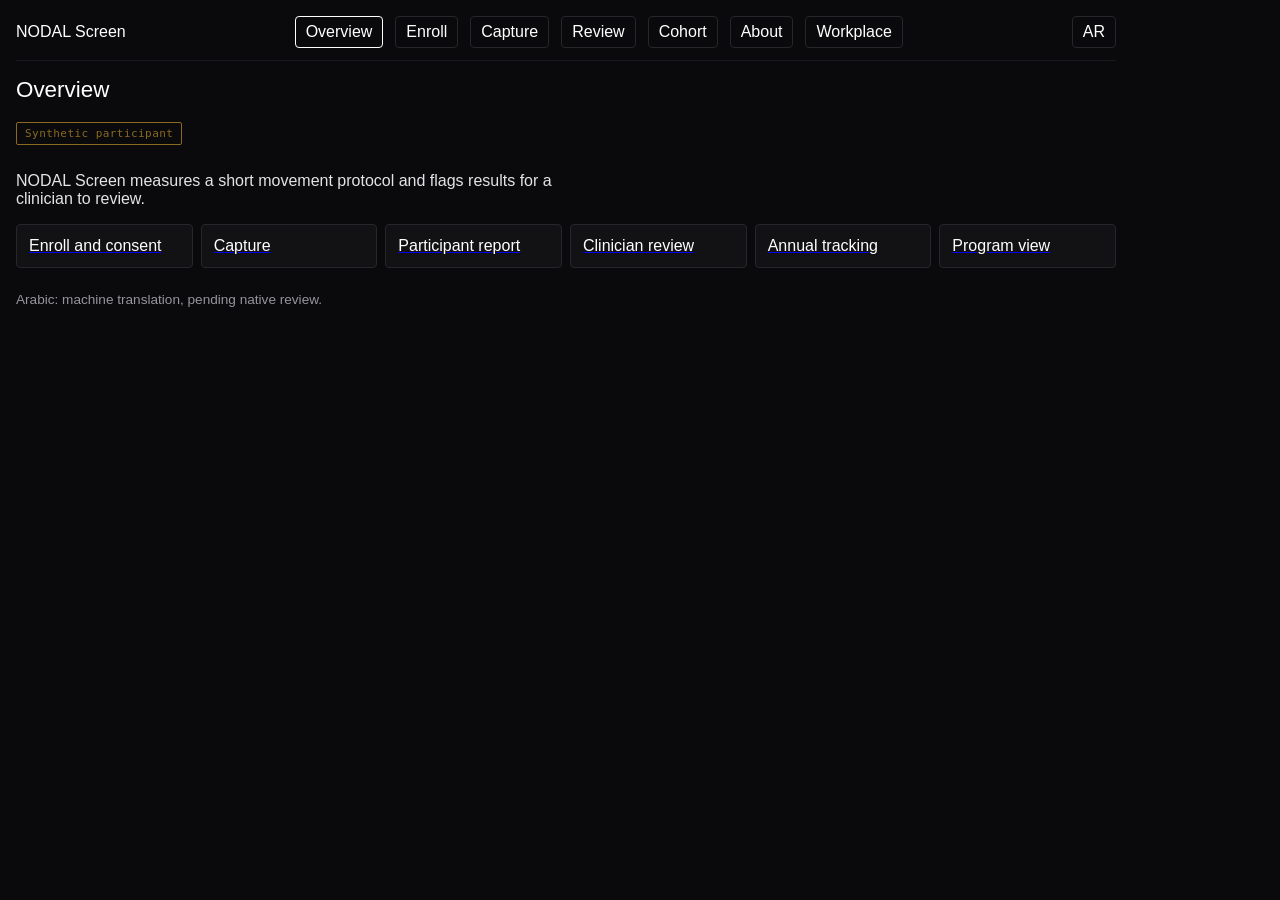
==== web/index.html @ 5b96d71e "Add the screen shell, sample sessions, and the local verify script. The shell is a static page with " ====
<!doctype html>
<html lang="en" dir="ltr" data-theme="dark">
<head>
<meta charset="utf-8">
<meta name="viewport" content="width=device-width, initial-scale=1">
<title>NODAL Screen</title>
<link rel="icon" href="data:,">
<link rel="stylesheet" href="ds/tokens.css">
<link rel="stylesheet" href="app.css">
</head>
<body>
<header class="top">
  <div class="brand" data-i18n="product"></div>
  <nav class="nav" id="nav"></nav>
  <button id="lang" type="button"></button>
</header>
<main id="view"></main>
<p class="note" data-i18n="footer.note"></p>
<script type="module" src="app.js"></script>
</body>
</html>
---- web/ds/tokens.css ----
/* NODAL Design System tokens, copied from web/report.html. */
:root{
  --n-0:#ffffff;--n-25:#fbfbfc;--n-50:#f6f6f7;--n-100:#eeeef0;--n-150:#e4e4e7;--n-200:#d6d6da;
  --n-300:#b9b9bf;--n-400:#95959c;--n-500:#71717a;--n-600:#52525a;--n-700:#3a3a41;--n-800:#26262b;
  --n-850:#1b1b1f;--n-900:#121215;--n-950:#0a0a0c;--n-1000:#000000;
  --live:#c8352b;--ready:#2f6f4f;--alpha:#8a6a1f;--info:#3b5a7a;
  --font-display:"Space Grotesk","Helvetica Neue",Arial,sans-serif;
  --font-mono:"IBM Plex Mono",ui-monospace,"SF Mono",Menlo,monospace;
  --ease:cubic-bezier(.2,0,.2,1);
  --bg:var(--n-0);--card:var(--n-0);--inset:var(--n-50);--text:var(--n-950);--body:var(--n-800);
  --muted:var(--n-500);--faint:var(--n-400);--rule:var(--n-100);--border:var(--n-200);--strong:var(--n-400);
  --bone:var(--n-950);--bone-2:var(--n-400);
}
[data-theme="dark"]{
  --bg:var(--n-950);--card:var(--n-900);--inset:var(--n-1000);--text:var(--n-0);--body:var(--n-150);
  --muted:var(--n-400);--faint:var(--n-500);--rule:var(--n-850);--border:var(--n-800);--strong:var(--n-600);
  --bone:var(--n-0);--bone-2:var(--n-500);
}
---- web/app.css ----
html, body {
  margin: 0;
  background: var(--bg);
  color: var(--body);
  font-family: var(--font-display);
  min-height: 100%;
}
body {
  padding: 16px;
  max-width: 1100px;
}
.top, .nav, .row, .meta {
  display: flex;
  flex-wrap: wrap;
  align-items: center;
  gap: 8px 12px;
}
.top {
  justify-content: space-between;
  padding-block-end: 12px;
  border-block-end: 1px solid var(--rule);
  margin-block-end: 16px;
}
.brand {
  color: var(--text);
  font-weight: 500;
}
.nav a, button, .text-link {
  color: var(--text);
  font: inherit;
  background: transparent;
  border: 1px solid var(--border);
  border-radius: 4px;
  padding: 6px 10px;
  text-decoration: none;
}
button { cursor: pointer; }
.nav a[aria-current="page"] { border-color: var(--text); }
.lead { color: var(--body); max-width: 62ch; }
.cards {
  display: grid;
  grid-template-columns: repeat(auto-fit, minmax(140px, 1fr));
  gap: 8px;
  margin-block-start: 16px;
}
.card, .panel {
  background: var(--card);
  border: 1px solid var(--border);
  border-radius: 4px;
  padding: 12px;
  min-width: 0;
}
.card strong, h1, h2 { color: var(--text); font-weight: 500; }
h1 { font-size: 1.4rem; margin: 0 0 8px; }
h2 { font-size: 1rem; margin: 16px 0 8px; }
.badge {
  display: inline-block;
  border: 1px solid var(--alpha);
  color: var(--alpha);
  border-radius: 2px;
  padding: 4px 8px;
  font-family: var(--font-mono);
  font-size: 11px;
  letter-spacing: 0.04em;
}
table {
  width: 100%;
  border-collapse: collapse;
  font-size: 0.92rem;
}
th, td {
  text-align: start;
  padding: 6px 8px;
  border-block-end: 1px solid var(--rule);
  overflow-wrap: anywhere;
}
th { color: var(--muted); font-weight: 500; }
.note {
  color: var(--muted);
  font-size: 0.85rem;
  margin-block-start: 24px;
}
.flag { border-inline-start: 2px solid var(--live); padding-inline-start: 10px; margin-block-end: 10px; }
.flag.watch { border-inline-start-color: var(--alpha); }
.k { color: var(--muted); font-family: var(--font-mono); font-size: 11px; letter-spacing: 0.08em; }
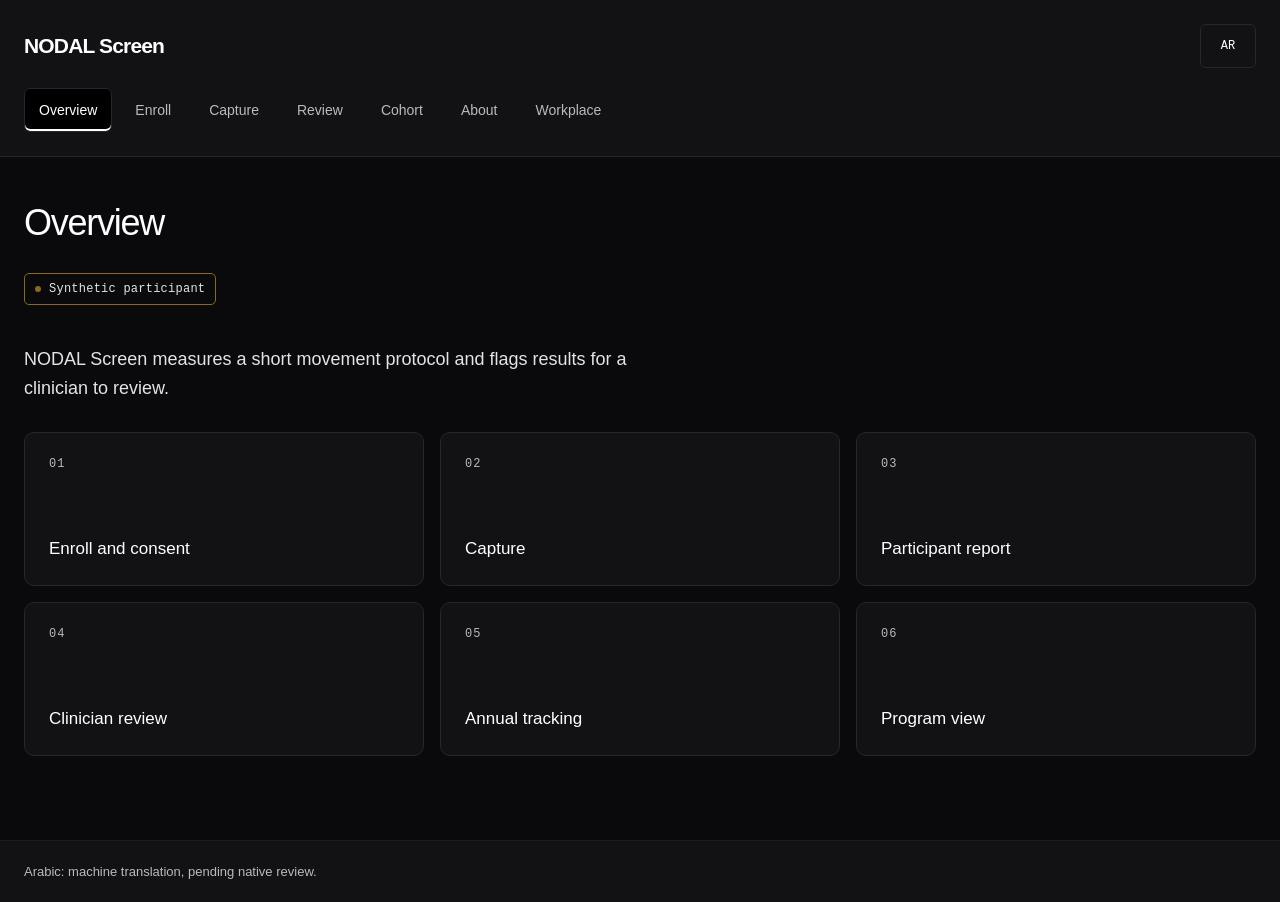
==== commit c1b69bd7: "Polish the screen shell for desktop, phone and Arabic layouts" ====
--- a/web/index.html
+++ b/web/index.html
@@ -9,12 +9,13 @@
 <link rel="stylesheet" href="app.css">
 </head>
 <body>
+<button class="skip-link" id="skip" data-i18n="a11y.skip" type="button"></button>
 <header class="top">
   <div class="brand" data-i18n="product"></div>
   <nav class="nav" id="nav"></nav>
   <button id="lang" type="button"></button>
 </header>
-<main id="view"></main>
+<main id="view" tabindex="-1"></main>
 <p class="note" data-i18n="footer.note"></p>
 <script type="module" src="app.js"></script>
 </body>
--- a/web/app.css
+++ b/web/app.css
@@ -1,85 +1,64 @@
-html, body {
-  margin: 0;
-  background: var(--bg);
-  color: var(--body);
-  font-family: var(--font-display);
-  min-height: 100%;
-}
-body {
-  padding: 16px;
-  max-width: 1100px;
-}
-.top, .nav, .row, .meta {
-  display: flex;
-  flex-wrap: wrap;
-  align-items: center;
-  gap: 8px 12px;
-}
-.top {
-  justify-content: space-between;
-  padding-block-end: 12px;
-  border-block-end: 1px solid var(--rule);
-  margin-block-end: 16px;
-}
-.brand {
-  color: var(--text);
-  font-weight: 500;
-}
-.nav a, button, .text-link {
-  color: var(--text);
-  font: inherit;
-  background: transparent;
-  border: 1px solid var(--border);
-  border-radius: 4px;
-  padding: 6px 10px;
-  text-decoration: none;
-}
-button { cursor: pointer; }
-.nav a[aria-current="page"] { border-color: var(--text); }
-.lead { color: var(--body); max-width: 62ch; }
-.cards {
-  display: grid;
-  grid-template-columns: repeat(auto-fit, minmax(140px, 1fr));
-  gap: 8px;
-  margin-block-start: 16px;
-}
-.card, .panel {
-  background: var(--card);
-  border: 1px solid var(--border);
-  border-radius: 4px;
-  padding: 12px;
-  min-width: 0;
-}
-.card strong, h1, h2 { color: var(--text); font-weight: 500; }
-h1 { font-size: 1.4rem; margin: 0 0 8px; }
-h2 { font-size: 1rem; margin: 16px 0 8px; }
-.badge {
-  display: inline-block;
-  border: 1px solid var(--alpha);
-  color: var(--alpha);
-  border-radius: 2px;
-  padding: 4px 8px;
-  font-family: var(--font-mono);
-  font-size: 11px;
-  letter-spacing: 0.04em;
-}
-table {
-  width: 100%;
-  border-collapse: collapse;
-  font-size: 0.92rem;
-}
-th, td {
-  text-align: start;
-  padding: 6px 8px;
-  border-block-end: 1px solid var(--rule);
-  overflow-wrap: anywhere;
-}
-th { color: var(--muted); font-weight: 500; }
-.note {
-  color: var(--muted);
-  font-size: 0.85rem;
-  margin-block-start: 24px;
-}
-.flag { border-inline-start: 2px solid var(--live); padding-inline-start: 10px; margin-block-end: 10px; }
-.flag.watch { border-inline-start-color: var(--alpha); }
-.k { color: var(--muted); font-family: var(--font-mono); font-size: 11px; letter-spacing: 0.08em; }
+*{box-sizing:border-box}
+:root{--muted:var(--n-600)}
+[data-theme=dark]{--muted:var(--n-300)}
+html,body{margin:0;min-height:100%;background:var(--bg);color:var(--body);font-family:var(--font-display);font-size:16px;line-height:1.6;-webkit-font-smoothing:antialiased}
+body{min-height:100vh;display:flex;flex-direction:column}
+a{color:var(--text);text-underline-offset:4px}
+button,input,select,textarea{font:inherit}
+button,a,input,select{touch-action:manipulation}
+button{cursor:pointer}
+button:focus-visible,a:focus-visible,input:focus-visible,select:focus-visible,textarea:focus-visible,[tabindex]:focus-visible{outline:2px solid var(--text);outline-offset:4px}
+.top{display:grid;grid-template-columns:1fr auto;align-items:center;gap:20px 28px;padding:24px max(24px,calc((100vw - 1240px)/2));border-bottom:1px solid var(--border);background:var(--card)}
+.brand{color:var(--text);font-size:21px;font-weight:600;letter-spacing:-.04em}
+.nav{grid-column:1/-1;grid-row:2;display:flex;flex-wrap:wrap;gap:4px 8px}
+.nav a{color:var(--muted);font-size:14px;text-decoration:none;padding:10px 14px;border:1px solid transparent;border-radius:6px;min-height:44px}
+.nav a:hover{background:var(--rule);color:var(--text)}
+.nav a[aria-current=page]{background:var(--inset);border-color:var(--border);color:var(--text);box-shadow:inset 0 -2px var(--text)}
+button,.text-link{display:inline-flex;align-items:center;justify-content:center;gap:8px;min-height:44px;padding:10px 16px;border:1px solid var(--border);border-radius:6px;background:var(--card);color:var(--text);text-decoration:none;font-size:14px;line-height:1.4}
+button:hover,.text-link:hover{border-color:var(--strong);background:var(--rule)}
+button:disabled{opacity:.55;cursor:default}
+#lang{grid-column:2;grid-row:1;min-width:56px;font-family:var(--font-mono);font-size:12px}
+#view{width:100%;max-width:1288px;margin-inline:auto;padding:44px 24px 56px;flex:1;min-width:0}
+h1,h2,h3,strong{color:var(--text)}
+h1{font-size:clamp(26px,3vw,36px);line-height:1.2;font-weight:500;letter-spacing:-.035em;margin:0 0 16px}
+h2{font-size:19px;line-height:1.35;font-weight:500;letter-spacing:-.015em;margin:32px 0 14px}
+h3{font-size:16px;font-weight:500}
+p{margin-block:12px 18px}
+.lead{max-width:65ch;color:var(--body);font-size:18px;line-height:1.65;margin-block:22px 28px}
+.badge{display:inline-flex;align-items:center;border:1px solid var(--alpha);color:var(--body);border-radius:5px;padding:6px 10px;font-family:var(--font-mono);font-size:12px;letter-spacing:.02em;max-width:100%;line-height:1.5}
+.badge::before{content:"";width:6px;height:6px;border-radius:50%;background:var(--alpha);margin-inline-end:8px;flex-shrink:0}
+.cards{display:grid;grid-template-columns:repeat(3,minmax(0,1fr));gap:16px;margin-block:28px;counter-reset:steps}
+.card,.panel{background:var(--card);border:1px solid var(--border);border-radius:10px;padding:24px;min-width:0}
+.cards>a.card{display:flex;flex-direction:column;align-items:flex-start;justify-content:space-between;gap:24px;min-height:154px;text-decoration:none;counter-increment:steps;transition:border-color .15s,background .15s}
+.cards>a.card::before{content:counter(steps,decimal-leading-zero);font:12px var(--font-mono);color:var(--muted);letter-spacing:.08em}
+.cards>a.card strong{font-size:17px;font-weight:500;line-height:1.4}
+.cards>a.card:hover{border-color:var(--strong);background:var(--rule)}
+.row,.meta{display:flex;flex-wrap:wrap;gap:10px 18px;align-items:center}
+.k{font:12px/1.8 var(--font-mono);color:var(--muted);letter-spacing:.025em;overflow-wrap:break-word}
+.note{color:var(--muted);font-size:13px;line-height:1.65;margin-block-start:24px;max-width:85ch}
+body>.note{width:100%;max-width:none;margin:0;padding:20px max(24px,calc((100vw - 1240px)/2));border-top:1px solid var(--rule);background:var(--card)}
+.table-scroll{display:block;width:100%;max-width:100%;overflow-x:auto;contain:inline-size;border:1px solid var(--border);border-radius:10px;margin-block:24px}
+table{width:100%;border-collapse:collapse;font-size:14px;line-height:1.6}
+.metrics{width:max-content;min-width:100%}
+th,td{text-align:start;padding:14px 18px;border-bottom:1px solid var(--rule);vertical-align:top}
+th{font-weight:500;color:var(--muted);background:var(--card)}
+tr:last-child td{border-bottom:0}
+tr:hover td{background:var(--card)}
+.metrics td.value,.metrics td.unit,.metrics td.value>span,.metrics td.unit>span{white-space:nowrap}
+.metrics td.num>span{unicode-bidi:isolate;direction:ltr}
+.metrics td.value{font-family:var(--font-mono);font-weight:500;color:var(--text)}
+.flag{border:1px solid var(--border);border-inline-start:3px solid var(--live);border-radius:6px;padding:16px 18px;margin-block:12px;background:var(--card);max-width:85ch}
+.flag.watch{border-inline-start-color:var(--alpha)}
+.flag .k{display:block;margin-bottom:6px}
+label{display:block;color:var(--muted);font-size:14px;margin-block:10px 6px}
+input:not([type=checkbox]):not([type=radio]):not([type=range]),select,textarea{max-width:100%;min-height:44px;border:1px solid var(--border);border-radius:6px;padding:10px 12px;background:var(--inset);color:var(--text)}
+textarea{min-height:100px;width:100%}
+input[type=checkbox],input[type=radio]{accent-color:var(--text);width:18px;height:18px}
+svg{max-width:100%}
+.skip-link{position:absolute;inset-inline-start:20px;top:-90px;z-index:10;padding:12px;background:var(--card);border:1px solid var(--border);border-radius:6px;color:var(--text)}
+.skip-link:focus{top:12px}
+[dir=rtl] .brand{letter-spacing:0}
+[dir=rtl] h1,[dir=rtl] h2,[dir=rtl] .k{letter-spacing:0}
+@media(max-width:900px){.cards{grid-template-columns:repeat(2,minmax(0,1fr))}.top{padding:20px 24px;gap:16px}.nav{gap:4px}.nav a{padding:9px 12px}}
+@media(max-width:520px){.top{padding:18px 16px;gap:16px 12px}.brand{font-size:20px}.nav{display:grid;grid-template-columns:repeat(3,minmax(0,1fr));gap:5px;width:100%}.nav a{font-size:13px;text-align:center;padding:10px 5px;line-height:1.5}#view{padding:28px 16px 36px}.lead{font-size:16px;margin-block:20px 24px}.cards{grid-template-columns:1fr;gap:12px}.cards>a.card{min-height:106px;gap:16px;padding:20px;flex-direction:row;align-items:center}.cards>a.card::before{flex:0 0 22px}.cards>a.card strong{flex:1;font-size:16px}.card,.panel{padding:18px}.badge{font-size:11px}body>.note{padding:18px 16px}.table-scroll{overflow-x:visible;contain:none;border:0;border-radius:0}.metrics{width:100%;min-width:0}.metrics tr:first-child{display:none}.metrics tr{display:block;border:1px solid var(--border);border-radius:8px;margin-bottom:12px;padding:14px;background:var(--card)}.metrics td{display:flex;flex-wrap:wrap;justify-content:space-between;align-items:baseline;gap:6px 16px;border:0;padding:5px 0;min-width:0}.metrics td>span{min-width:0;max-width:100%}.metrics td::before{content:attr(data-label);color:var(--muted);font-size:13px}.metrics td:first-child{padding-bottom:12px;margin-bottom:8px;border-bottom:1px solid var(--border);font-weight:500;color:var(--text)}.metrics td.value{font-size:18px}h2{margin-top:28px}.flag{padding:14px}}
+@media(prefers-reduced-motion:reduce){*,*::before,*::after{transition:none!important;scroll-behavior:auto!important}}
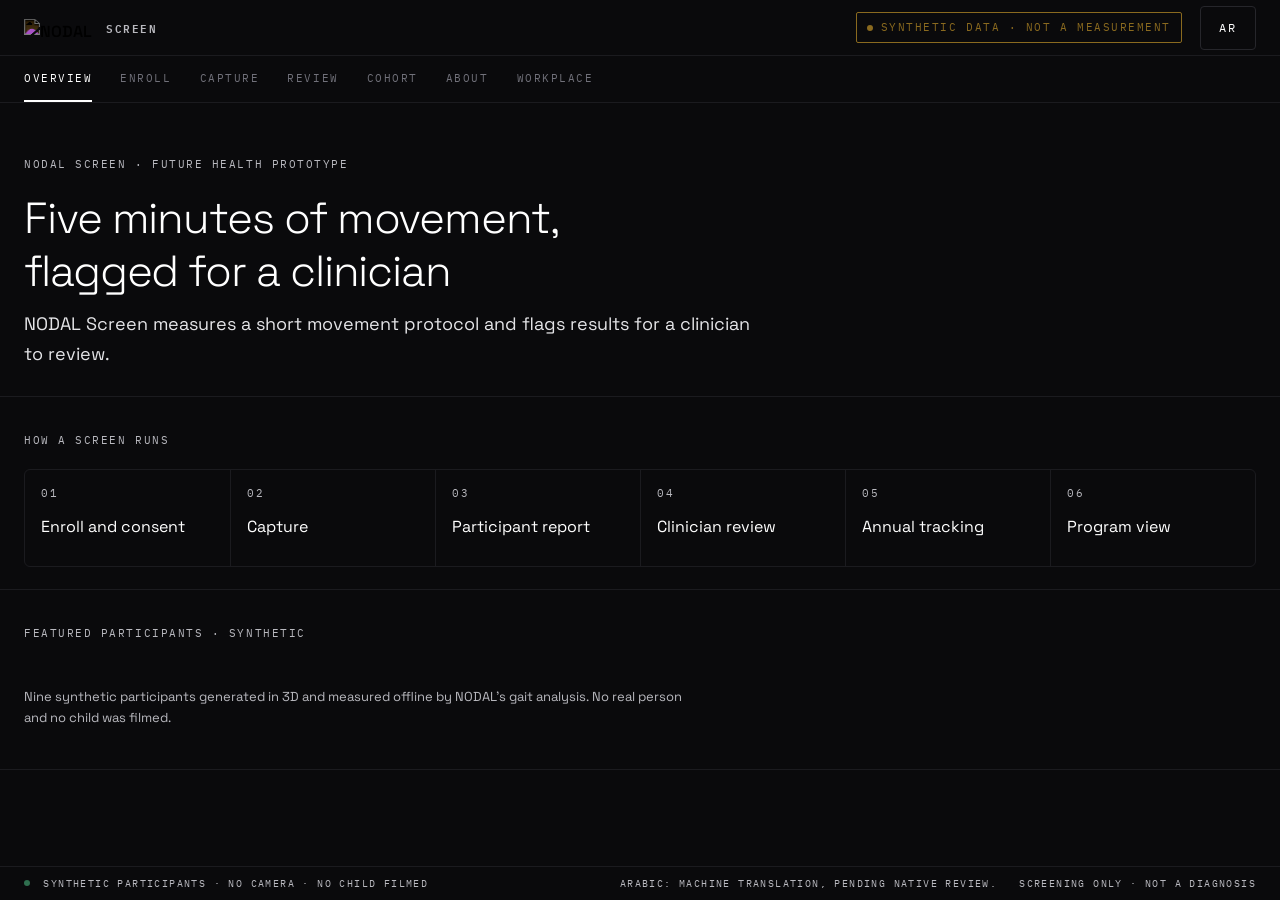
==== commit ecf77b9c: "Strain Watch look: wordmark bar, mono tabs, status footer, fonts loaded; participant report as a thr" ====
--- a/web/index.html
+++ b/web/index.html
@@ -5,18 +5,28 @@
 <meta name="viewport" content="width=device-width, initial-scale=1">
 <title>NODAL Screen</title>
 <link rel="icon" href="data:,">
+<link rel="preconnect" href="https://fonts.googleapis.com">
+<link rel="preconnect" href="https://fonts.gstatic.com" crossorigin>
+<link rel="stylesheet" href="https://fonts.googleapis.com/css2?family=Space+Grotesk:wght@300;400;500;600&family=IBM+Plex+Mono:wght@400;500;600&display=swap">
 <link rel="stylesheet" href="ds/tokens.css">
 <link rel="stylesheet" href="app.css">
 </head>
 <body>
 <button class="skip-link" id="skip" data-i18n="a11y.skip" type="button"></button>
 <header class="top">
-  <div class="brand" data-i18n="product"></div>
-  <nav class="nav" id="nav"></nav>
-  <button id="lang" type="button"></button>
+  <a class="brand" href="#/" aria-label="NODAL Screen"><img class="word" src="https://nodal3d.com/assets/logo-wordmark.png" alt="NODAL"><span class="mono crumb" data-i18n="product.sub"></span></a>
+  <span class="spacer"></span>
+  <span class="chip mono sample top-chip"><i></i><span data-i18n="chip.synthetic"></span></span>
+  <button id="lang" class="btn mono" type="button"></button>
 </header>
+<nav class="nav tabs" id="nav"></nav>
 <main id="view" tabindex="-1"></main>
-<p class="note" data-i18n="footer.note"></p>
+<footer class="foot mono">
+  <span><span class="dot"></span> <span data-i18n="footer.left"></span></span>
+  <span class="spacer"></span>
+  <span data-i18n="footer.note"></span>
+  <span data-i18n="footer.right"></span>
+</footer>
 <script type="module" src="app.js"></script>
 </body>
 </html>
--- a/web/app.css
+++ b/web/app.css
@@ -62,3 +62,198 @@
 @media(max-width:900px){.cards{grid-template-columns:repeat(2,minmax(0,1fr))}.top{padding:20px 24px;gap:16px}.nav{gap:4px}.nav a{padding:9px 12px}}
 @media(max-width:520px){.top{padding:18px 16px;gap:16px 12px}.brand{font-size:20px}.nav{display:grid;grid-template-columns:repeat(3,minmax(0,1fr));gap:5px;width:100%}.nav a{font-size:13px;text-align:center;padding:10px 5px;line-height:1.5}#view{padding:28px 16px 36px}.lead{font-size:16px;margin-block:20px 24px}.cards{grid-template-columns:1fr;gap:12px}.cards>a.card{min-height:106px;gap:16px;padding:20px;flex-direction:row;align-items:center}.cards>a.card::before{flex:0 0 22px}.cards>a.card strong{flex:1;font-size:16px}.card,.panel{padding:18px}.badge{font-size:11px}body>.note{padding:18px 16px}.table-scroll{overflow-x:visible;contain:none;border:0;border-radius:0}.metrics{width:100%;min-width:0}.metrics tr:first-child{display:none}.metrics tr{display:block;border:1px solid var(--border);border-radius:8px;margin-bottom:12px;padding:14px;background:var(--card)}.metrics td{display:flex;flex-wrap:wrap;justify-content:space-between;align-items:baseline;gap:6px 16px;border:0;padding:5px 0;min-width:0}.metrics td>span{min-width:0;max-width:100%}.metrics td::before{content:attr(data-label);color:var(--muted);font-size:13px}.metrics td:first-child{padding-bottom:12px;margin-bottom:8px;border-bottom:1px solid var(--border);font-weight:500;color:var(--text)}.metrics td.value{font-size:18px}h2{margin-top:28px}.flag{padding:14px}}
 @media(prefers-reduced-motion:reduce){*,*::before,*::after{transition:none!important;scroll-behavior:auto!important}}
+.queue{display:flex;flex-direction:column;gap:8px}
+.queue a{display:block;min-width:0;max-width:100%;overflow-wrap:anywhere;color:var(--text);text-decoration:none}
+.actions{display:flex;flex-wrap:wrap;gap:8px}
+.actions button[aria-pressed=true]{border-color:var(--text)}
+.field{display:grid;grid-template-columns:minmax(0,1fr);gap:4px;min-width:0;max-width:100%}
+textarea{resize:vertical}
+.fhir{white-space:pre-wrap;overflow-wrap:anywhere;min-width:0;direction:ltr;font-family:var(--font-mono);font-size:12px;max-width:100%;margin:0}
+.stack{display:flex;flex-direction:column;gap:12px;min-width:0;max-width:100%}
+.choice{display:flex;flex-wrap:wrap;gap:8px 16px;min-width:0;max-width:100%}
+fieldset.choice{min-inline-size:0;border:1px solid var(--border);border-radius:4px;padding:8px}
+.choice label{display:flex;gap:8px;align-items:flex-start;max-width:100%}
+.copy,.consent,.panel{overflow-wrap:anywhere;min-width:0;max-width:100%}
+ol.protocol{margin:8px 0 0;padding-inline-start:1.2rem}
+.ai-block{min-width:0;max-width:100%;overflow-wrap:anywhere}
+.ai-out{white-space:pre-wrap;overflow-wrap:anywhere;direction:ltr;font-family:var(--font-mono);font-size:12px;max-width:100%;margin:8px 0 0}
+
+
+.cohort{min-width:0;max-width:100%}
+.cohort h3{color:var(--text);font-size:0.95rem;font-weight:500;margin-block:14px 8px;margin-inline:0}
+.cohort .site-grid{display:grid;grid-template-columns:minmax(0,1fr);gap:8px}
+.cohort .site-id{margin:0;color:var(--text);font-weight:500}
+.cohort .group-name{margin:0;color:var(--text);font-weight:500}
+.cohort .group-block{margin-block-start:10px;padding-block-start:8px;border-block-start:1px solid var(--rule)}
+.cohort .stat{margin-block-start:6px}
+.cohort .stat-top{display:flex;flex-wrap:wrap;justify-content:space-between;align-items:baseline;gap:2px 12px}
+.cohort .stat-label{color:var(--body);flex:1 1 8rem;min-width:0;overflow-wrap:break-word}
+.cohort .stat-value{color:var(--text);font-family:var(--font-mono);font-size:0.92rem}
+.cohort .stat-value[data-suppressed="true"]{color:var(--muted);unicode-bidi:isolate;direction:ltr}
+.cohort .bar{display:block;width:100%;max-width:100%;height:8px;margin-block-start:3px}
+.cohort .cards .panel{display:flex;flex-direction:column;gap:4px;min-width:0}
+.cohort .cards .panel strong{color:var(--text);font-family:var(--font-mono);font-size:1.15rem;font-weight:500;white-space:nowrap}
+.cohort .cards .panel strong[dir=ltr]{unicode-bidi:isolate;direction:ltr}
+.cohort .cards .panel span{color:var(--muted);font-size:0.85rem;overflow-wrap:break-word}
+@media (min-width:800px){.cohort .site-grid{grid-template-columns:repeat(3,minmax(0,1fr))}}
+
+/* ---- Strain Watch shell: wordmark bar, mono tabs, status footer ---- */
+:root{--side-left:#5b8fd6;--side-right:#e08a3c}
+.mono{font-family:var(--font-mono);text-transform:uppercase;letter-spacing:.14em;font-size:11px}
+[dir=rtl] .mono{letter-spacing:0;text-transform:none}
+header.top{display:flex;align-items:center;gap:18px;padding:0 24px;height:56px;border-bottom:1px solid var(--rule);background:var(--bg)}
+header.top .brand{display:flex;align-items:center;gap:14px;text-decoration:none;font-size:inherit;letter-spacing:normal}
+.word{height:18px;display:block}
+[data-theme="dark"] .word{filter:invert(1)}
+.crumb{color:var(--muted);margin:0}
+.spacer{flex:1}
+.chip{display:inline-flex;align-items:center;gap:8px;border:1px solid var(--border);border-radius:2px;padding:6px 10px;color:var(--muted);white-space:nowrap}
+.chip i{width:6px;height:6px;border-radius:50%;background:var(--ready);flex:0 0 6px}
+.chip.sample{color:var(--alpha);border-color:var(--alpha)} .chip.sample i{background:var(--alpha)}
+.chip.bad{color:var(--live);border-color:var(--live)} .chip.bad i{background:var(--live)}
+.btn{background:transparent;border:1px solid var(--border);border-radius:4px;padding:7px 12px;color:var(--text);font:inherit;cursor:pointer}
+.btn.mono{font-size:11px}
+.btn:hover{border-color:var(--strong)}
+.btn:focus-visible,.rp-select:focus-visible,.rp-strip:focus-within{outline:2px solid var(--text);outline-offset:2px}
+nav.tabs{display:flex;flex-wrap:nowrap;gap:28px;padding:0 24px;border-bottom:1px solid var(--rule);overflow-x:auto;scrollbar-width:none;background:var(--bg)}
+nav.tabs a{font-family:var(--font-mono);text-transform:uppercase;letter-spacing:.14em;font-size:11px;color:var(--faint);padding:14px 0 12px;border:0;border-bottom:2px solid transparent;border-radius:0;background:none;min-height:0;white-space:nowrap;text-decoration:none;box-shadow:none}
+[dir=rtl] nav.tabs a{letter-spacing:0;text-transform:none;font-size:13px}
+nav.tabs a:hover{color:var(--text);background:none}
+nav.tabs a[aria-current=page]{color:var(--text);border-bottom-color:var(--text);background:none;box-shadow:none}
+.foot{display:flex;gap:22px;align-items:center;min-height:34px;padding:8px 24px;border-top:1px solid var(--rule);color:var(--muted);flex-wrap:wrap;font-size:10px}
+.foot .dot{width:6px;height:6px;border-radius:50%;background:var(--ready);display:inline-block;margin-inline-end:6px;vertical-align:1px}
+#view.wide{max-width:none;padding:0}
+
+/* ---- Participant panel ---- */
+.rp-head{display:flex;justify-content:space-between;align-items:flex-end;gap:16px;flex-wrap:wrap;padding:22px 24px 18px;border-bottom:1px solid var(--rule)}
+.rp-head h1{margin:0 0 6px;font-weight:300;font-size:34px;letter-spacing:-.02em}
+.chips{display:flex;gap:8px;flex-wrap:wrap}
+.rp-lead{display:grid;grid-template-columns:300px minmax(0,1fr) 340px;border-bottom:1px solid var(--rule)}
+.side{border-inline-end:1px solid var(--rule);min-width:0}
+.side.r{border-inline-end:0;border-inline-start:1px solid var(--rule)}
+.blk{padding:18px 20px;border-bottom:1px solid var(--rule)}
+.side>.blk:last-child{border-bottom:0}
+.blk .k,.blk p.k{margin:0 0 10px;color:var(--muted)}
+.blk p{margin:0}
+.big{font-size:44px;font-weight:300;color:var(--text);letter-spacing:-.02em;line-height:1;font-variant-numeric:tabular-nums}
+.big small{font-family:var(--font-mono);font-size:12px;letter-spacing:.1em;color:var(--muted);margin-inline-start:6px}
+.pair{display:grid;grid-template-columns:1fr 1fr;border-bottom:1px solid var(--rule)}
+.pair .blk{border-bottom:0;min-width:0}
+.pair .blk:first-child{border-inline-end:1px solid var(--rule)}
+.pair .big{font-size:34px}
+.pair .k{min-height:2.6em}
+.lvl{margin-top:10px !important}
+.ref{margin-top:6px !important;font-size:10px;line-height:1.6;text-transform:none;letter-spacing:.04em}
+.red{color:var(--live)} .amb{color:var(--alpha)} .grn{color:var(--ready)} .muted{color:var(--muted)} .faint{color:var(--faint)}
+.mid{font-size:21px;font-weight:400;line-height:1.3;margin:0}
+.find{display:block;border-inline-start:2px solid var(--live);padding-inline:12px 0;padding-block:2px;margin:0 0 14px;font-size:13.5px;line-height:1.5}
+.find.amb{border-color:var(--alpha)}
+.find .mono{display:block;margin-bottom:3px;font-size:10px}
+.find-title{display:block;color:var(--text);text-decoration:none}
+a.find-title:hover{text-decoration:underline}
+.find-ev{display:block;margin-top:3px;font-size:10px !important;text-transform:none;letter-spacing:.04em}
+.stage{display:flex;flex-direction:column;min-width:0}
+.stage-box{display:flex;flex-direction:column}
+.stage-h{display:flex;justify-content:space-between;padding:18px 24px 0;gap:12px}
+.stage-h p{margin:0 0 4px}
+.read{display:flex;gap:24px;text-align:end}
+.read p{margin:0}
+.read .v{font-size:30px;font-weight:300;line-height:1.15;font-variant-numeric:tabular-nums}
+.v.is-left{color:var(--side-left)} .v.is-right{color:var(--side-right)}
+.svgwrap{position:relative;display:flex;align-items:center;justify-content:center;padding:4px 12px}
+.rp-svg.rp-main{height:min(48vh,430px);width:auto;max-width:100%}
+.rp-inset{position:absolute;inset-inline-end:18px;bottom:10px;width:150px;border:1px solid var(--rule);border-radius:6px;background:var(--bg);padding:6px 8px}
+.rp-inset p{margin:0;font-size:9px}
+.rp-small{width:100%;height:auto}
+.rp-bar{display:flex;align-items:center;gap:12px;flex-wrap:wrap;padding:10px 24px;border-top:1px solid var(--rule)}
+.rp-play{min-width:84px}
+.rp-select{font:11px var(--font-mono);background:var(--bg);color:var(--text);border:1px solid var(--border);border-radius:4px;padding:6px 8px}
+.rp-readout{color:var(--muted)}
+.rp-stripbox{padding:0 24px}
+.rp-strip{position:relative;height:30px;border:1px solid var(--rule);border-radius:2px;overflow:hidden;cursor:pointer;background:var(--inset)}
+.rp-marks{position:absolute;inset:0;width:100%;height:100%}
+.rp-marks .is-left{fill:var(--side-left)} .rp-marks .is-right{fill:var(--side-right)}
+.rp-strip-cursor{position:absolute;top:0;bottom:0;width:2px;background:var(--text);pointer-events:none;transform:translateX(-1px)}
+.rp-range{position:absolute;inset:0;width:100%;height:100%;opacity:0;cursor:pointer;margin:0}
+.rp-status{min-height:1.8em;padding:8px 24px 0;margin:0;color:var(--body);font-size:10px}
+.rp-legend{display:flex;gap:16px;flex-wrap:wrap;padding:4px 24px 14px;margin:0;font-size:10px;color:var(--muted)}
+.rp-legend .key::before{content:"";display:inline-block;width:14px;height:3px;margin-inline-end:6px;vertical-align:middle}
+.rp-legend .key.is-left::before{background:var(--side-left)} .rp-legend .key.is-right::before{background:var(--side-right)}
+.stage-foot{border-top:1px solid var(--rule);padding:16px 24px 20px}
+.stage-foot>p{margin:0 0 10px}
+.stage-foot>a{display:inline-block;margin-top:12px;color:var(--text)}
+.rp-curves{display:grid;grid-template-columns:1fr 1fr;gap:16px}
+.rp-curve{margin:0;border:1px solid var(--rule);border-radius:6px;padding:10px 12px}
+.rp-curve figcaption{color:var(--muted);font-size:10px;margin-bottom:4px}
+.rp-svg{display:block;width:100%;height:auto}
+.rp-ground{stroke:var(--strong);stroke-width:1.2}
+.rp-bone{stroke-linecap:round;stroke-width:2.6}
+.rp-bone.is-body{stroke-width:8}
+.rp-bone.is-centre{stroke:var(--bone)}
+.rp-bone.is-left{stroke:var(--side-left)} .rp-bone.is-right{stroke:var(--side-right)}
+.rp-head{fill:none;stroke:var(--bone);stroke-width:2.6} .rp-head.is-body{fill:var(--bone-2);stroke:none}
+.rp-joint{fill:var(--bg);stroke-width:1.8}
+.rp-joint.is-left{stroke:var(--side-left)} .rp-joint.is-right{stroke:var(--side-right)} .rp-joint.is-centre{stroke:var(--bone)}
+.rp-joint.is-key{stroke-width:2.2}
+.rp-grid{stroke:var(--rule)}
+.rp-axis{font:9px var(--font-mono);fill:var(--muted)}
+.rp-line{fill:none;stroke-width:2}
+.rp-line.is-left{stroke:var(--side-left)} .rp-line.is-right{stroke:var(--side-right)} .rp-line.is-dashed{stroke-dasharray:5 4}
+.rp-cursor{stroke-width:1.2} .rp-cursor.is-left{stroke:var(--side-left)} .rp-cursor.is-right{stroke:var(--side-right);stroke-dasharray:3 3}
+.gauge{margin:0 0 14px}
+.gauge:last-child{margin-bottom:0}
+.gauge-h{display:flex;justify-content:space-between;align-items:baseline;gap:10px}
+.gauge-h .k{margin:0}
+.gauge-v{font-size:20px;font-weight:300;color:var(--text);font-variant-numeric:tabular-nums}
+.gauge-t{position:relative;height:8px;border-radius:2px;background:var(--inset);margin:8px 0 6px}
+.gauge-f{position:absolute;top:0;bottom:0;left:0;border-radius:2px;background:var(--ready)}
+.gauge-f.amb{background:var(--alpha)} .gauge-f.red{background:var(--live)} .gauge-f.muted{background:var(--strong)}
+.gauge-m{position:absolute;top:-4px;bottom:-4px;width:2px;background:var(--live);transform:translateX(-1px)}
+.gauge p.mono{font-size:9px}
+.trend-box{margin-bottom:8px}
+.trend-box svg{display:block;width:100%;height:auto}
+.trend-line{fill:none;stroke:var(--text);stroke-width:1.5}
+.trend-dot{fill:var(--text)} .trend-dot.now{fill:var(--live)}
+.trend-cut{stroke:var(--live);stroke-dasharray:4 4;stroke-width:1}
+.trend-val{font:10px var(--font-mono);fill:var(--text)}
+.trend-lab{font:9px var(--font-mono);fill:var(--muted)} .trend-lab.red{fill:var(--live)}
+dl.qc{display:grid;grid-template-columns:auto 1fr;gap:6px 14px;margin:0 0 10px}
+dl.qc dt{color:var(--muted);font-size:10px;align-self:center}
+dl.qc dd{margin:0;color:var(--text);text-align:end;font-variant-numeric:tabular-nums}
+dl.qc dd.grn{color:var(--ready)} dl.qc dd.amb{color:var(--alpha)} dl.qc dd.red{color:var(--live)}
+.warn{border:1px solid var(--live);border-radius:6px;padding:12px 14px;font-size:13.5px;line-height:1.5}
+.warn .mono{color:var(--live);display:block;margin-bottom:4px;font-size:10px}
+.warn.amb{border-color:var(--alpha)} .warn.amb .mono{color:var(--alpha)}
+.warn.grn{border-color:var(--ready)} .warn.grn .mono{color:var(--ready)}
+.details{max-width:1288px;margin-inline:auto;padding:24px 24px 48px}
+
+/* ---- Standalone replay page ---- */
+.rp-views{display:grid;grid-template-columns:1fr 1fr;gap:16px;margin:16px 0}
+.rp-view{margin:0;border:1px solid var(--rule);border-radius:6px;padding:10px}
+.rp-view figcaption{color:var(--muted);font-size:10px}
+.replay .rp-bar{padding-inline:0;border-top:0}
+.replay .rp-stripbox,.replay .rp-status,.replay .rp-legend{padding-inline:0}
+
+@media (max-width:1180px){.rp-lead{grid-template-columns:1fr 1fr}.stage{grid-column:1/-1;grid-row:1;border-bottom:1px solid var(--rule)}.side{border-inline-end:0}.side.r{border-inline-start:1px solid var(--rule)}}
+@media (max-width:720px){.rp-lead{grid-template-columns:1fr}.stage{grid-row:auto}.side.r{border-inline-start:0;border-top:1px solid var(--rule)}.rp-curves,.rp-views{grid-template-columns:1fr}.svgwrap{min-height:0}.rp-svg.rp-main{height:auto;width:100%}.rp-inset{width:104px;inset-inline-end:10px}.read{gap:14px}.read .v{font-size:22px}.big{font-size:36px}nav.tabs{gap:20px;padding:0 16px}header.top{padding:0 16px;gap:12px}.rp-head{padding:16px}.rp-head h1{font-size:28px}.rp-bar,.rp-stripbox,.rp-status,.rp-legend,.stage-h,.stage-foot{padding-inline:16px}.details{padding:20px 16px 40px}}
+@media (max-width:560px){header.top .top-chip{display:none}.crumb{display:none}}
+
+/* ---- Overview: hero, flow, roster ---- */
+.ov-hero{padding:40px 24px 28px;border-bottom:1px solid var(--rule)}
+.ov-hero h1{font-weight:300;font-size:clamp(28px,3.4vw,44px);letter-spacing:-.025em;margin:6px 0 12px;max-width:22ch}
+.ov-hero .lead{max-width:62ch;color:var(--body);margin:0}
+.ov-flow,.ov-roster{padding:22px 24px;border-bottom:1px solid var(--rule)}
+.ov-steps{list-style:none;margin:0;padding:0;display:grid;grid-template-columns:repeat(6,minmax(0,1fr));gap:0;border:1px solid var(--rule);border-radius:6px;overflow:hidden}
+.ov-steps li+li{border-inline-start:1px solid var(--rule)}
+.ov-steps a{display:flex;flex-direction:column;gap:10px;padding:14px 16px;color:var(--text);text-decoration:none;min-height:96px}
+.ov-steps a:hover{background:var(--card)}
+.ov-steps .k{margin:0;color:var(--muted)}
+.roster{display:grid;grid-template-columns:repeat(3,minmax(0,1fr));gap:14px}
+.roster-card{display:flex;flex-direction:column;gap:8px;border:1px solid var(--border);border-top:2px solid var(--border);border-radius:6px;background:var(--card);padding:16px 18px;color:var(--body);text-decoration:none;transition:border-color .15s}
+.roster-card:hover{border-color:var(--strong)}
+.roster-card .k{margin:0}
+.roster-name{font-size:24px;font-weight:300;color:var(--text)}
+.roster-path{margin:0;font-size:14.5px;line-height:1.4}
+.roster-foot{margin:0;color:var(--muted);font-size:10px}
+@media (max-width:1100px){.ov-steps{grid-template-columns:repeat(3,minmax(0,1fr))}.ov-steps li:nth-child(4){border-inline-start:0}.ov-steps li:nth-child(n+4){border-top:1px solid var(--rule)}.roster{grid-template-columns:repeat(2,minmax(0,1fr))}}
+@media (max-width:640px){.ov-hero,.ov-flow,.ov-roster{padding-inline:16px}.ov-steps{grid-template-columns:1fr 1fr}.ov-steps li{border-inline-start:0 !important;border-top:1px solid var(--rule)}.ov-steps li:nth-child(even){border-inline-start:1px solid var(--rule) !important}.ov-steps li:nth-child(-n+2){border-top:0}.roster{grid-template-columns:1fr}}
